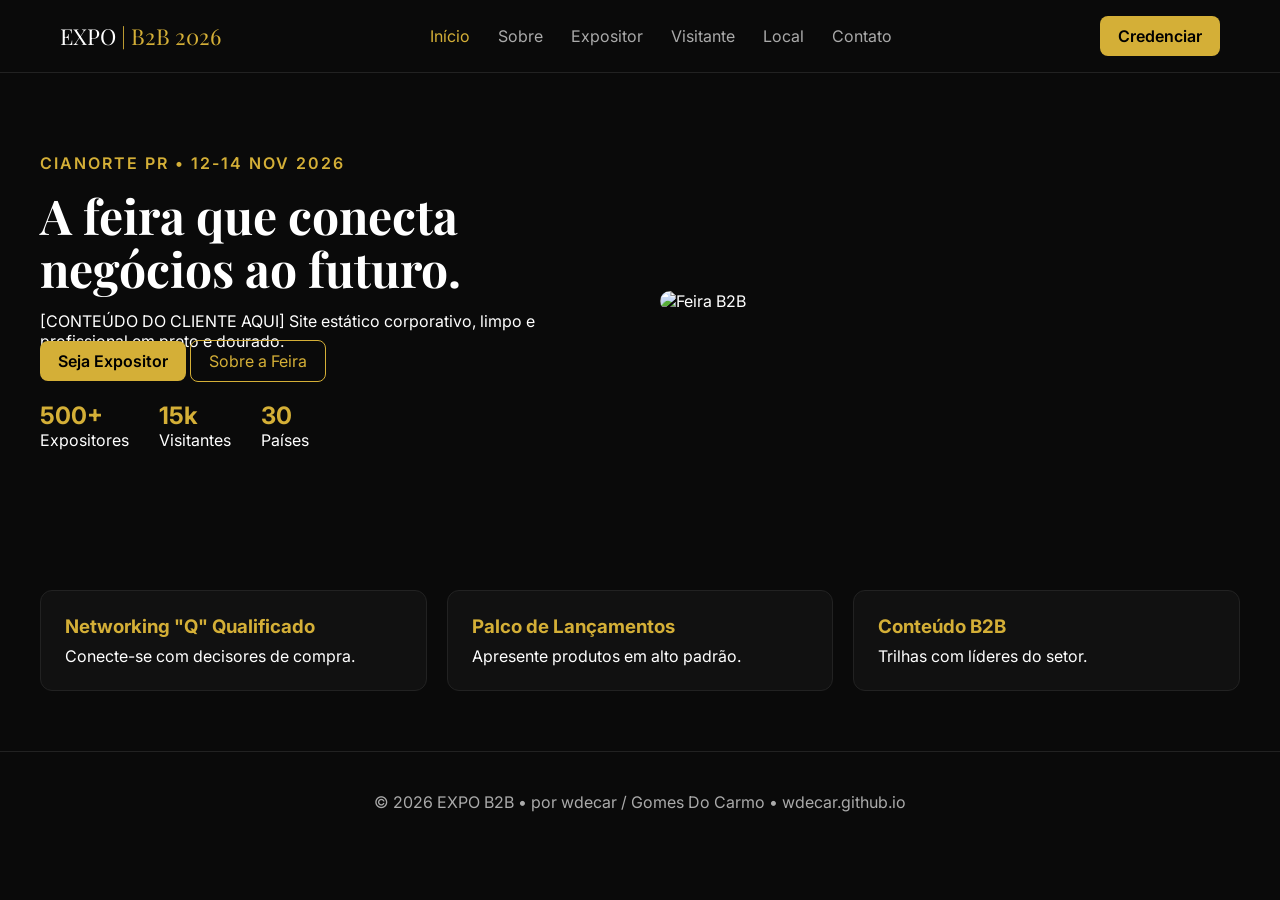
==== index.html @ 1a737d99 "Fix HTML formatting and update event location style" ====
<!DOCTYPE html>
<html lang="pt-BR">
<head>
<meta charset="UTF-8">
<meta name="viewport" content="width=device-width,initial-scale=1">
<title>EXPO B2B 2026 | Home</title>
<link rel="stylesheet" href="style.css">
<link href="https://fonts.googleapis.com/css2?family=Playfair+Display:wght@700&family=Inter:wght@400;600&display=swap" rel="stylesheet">
</head>
<body>
<header>
  <div class="container nav">
    <div class="logo">EXPO <span>| B2B 2026</span></div>
    <nav>
      <a href="index.html" class="active">Início</a>
      <a href="sobre.html">Sobre</a>
      <a href="expositor.html">Expositor</a>
      <a href="visitante.html">Visitante</a>
      <a href="local.html">Local</a>
      <a href="contato.html">Contato</a>
    </nav>
    <a href="contato.html" class="btn-gold">Credenciar</a>
  </div>
</header>

<section class="hero container">
  <div>
    <p class="kicker">CIANORTE PR • 12-14 NOV 2026</p>
    <h1>A feira que conecta<br>negócios ao futuro.</h1>
    <p>[CONTEÚDO DO CLIENTE AQUI] Site estático corporativo, limpo e profissional em preto e dourado.</p>
    <div class="btns">
      <a href="expositor.html" class="btn-gold">Seja Expositor</a>
      <a href="sobre.html" class="btn-outline">Sobre a Feira</a>
    </div>
    <div class="stats">
      <div><b>500+</b><span>Expositores</span></div>
      <div><b>15k</b><span>Visitantes</span></div>
      <div><b>30</b><span>Países</span></div>
    </div>
  </div>
  <img src="https://images.unsplash.com/photo-1515187029135-18ee286d815b?q=80&w=800" alt="Feira B2B">
</section>

<section class="container features">
  <div class="card"><h3>Networking "Q" Qualificado</h3><p>Conecte-se com decisores de compra.</p></div>
  <div class="card"><h3>Palco de Lançamentos</h3><p>Apresente produtos em alto padrão.</p></div>
  <div class="card"><h3>Conteúdo B2B</h3><p>Trilhas com líderes do setor.</p></div>
</section>

<footer>© 2026 EXPO B2B • por wdecar / Gomes Do Carmo • wdecar.github.io</footer>
</body>
</html>
---- style.css ----
:root{--bg:#0a0a0a;--card:#111;--text:#fff;--gold:#d4af37;--muted:#aaa}
*{box-sizing:border-box;margin:0;padding:0}
body{background:var(--bg);color:var(--text);font-family:Inter,system-ui,sans-serif}
.container{max-width:1200px;margin:0 auto;padding:0 20px}
header{border-bottom:1px solid #222;padding:16px 0}
.nav{display:flex;align-items:center;justify-content:space-between}
.logo{font-family:'Playfair Display',serif;font-size:22px}
.logo span{color:var(--gold)}
nav a{color:var(--muted);margin:0 12px;text-decoration:none}
nav a.active,nav a:hover{color:var(--gold)}
.btn-gold{background:var(--gold);color:#000;padding:10px 18px;border-radius:8px;text-decoration:none;font-weight:600}
.btn-outline{border:1px solid var(--gold);color:var(--gold);padding:10px 18px;border-radius:8px;text-decoration:none}
.hero{display:grid;grid-template-columns:1fr 1fr;gap:40px;padding:80px 0;align-items:center}
.hero h1{font-family:'Playfair Display',serif;font-size:48px;line-height:1.1;margin:16px 0}
.kicker{color:var(--gold);font-weight:600;letter-spacing:2px}
.stats{display:flex;gap:30px;margin-top:30px}
.stats b{font-size:24px;display:block;color:var(--gold)}
.hero img{width:100%;border-radius:12px}
.features{display:grid;grid-template-columns:repeat(3,1fr);gap:20px;padding:60px 0}
.card{background:var(--card);padding:24px;border-radius:12px;border:1px solid #222}
.card h3{color:var(--gold);margin-bottom:8px}
footer{text-align:center;padding:40px 0;border-top:1px solid #222;color:var(--muted)}
@media(max-width:768px){.hero,.features{grid-template-columns:1fr}nav{display:none}}
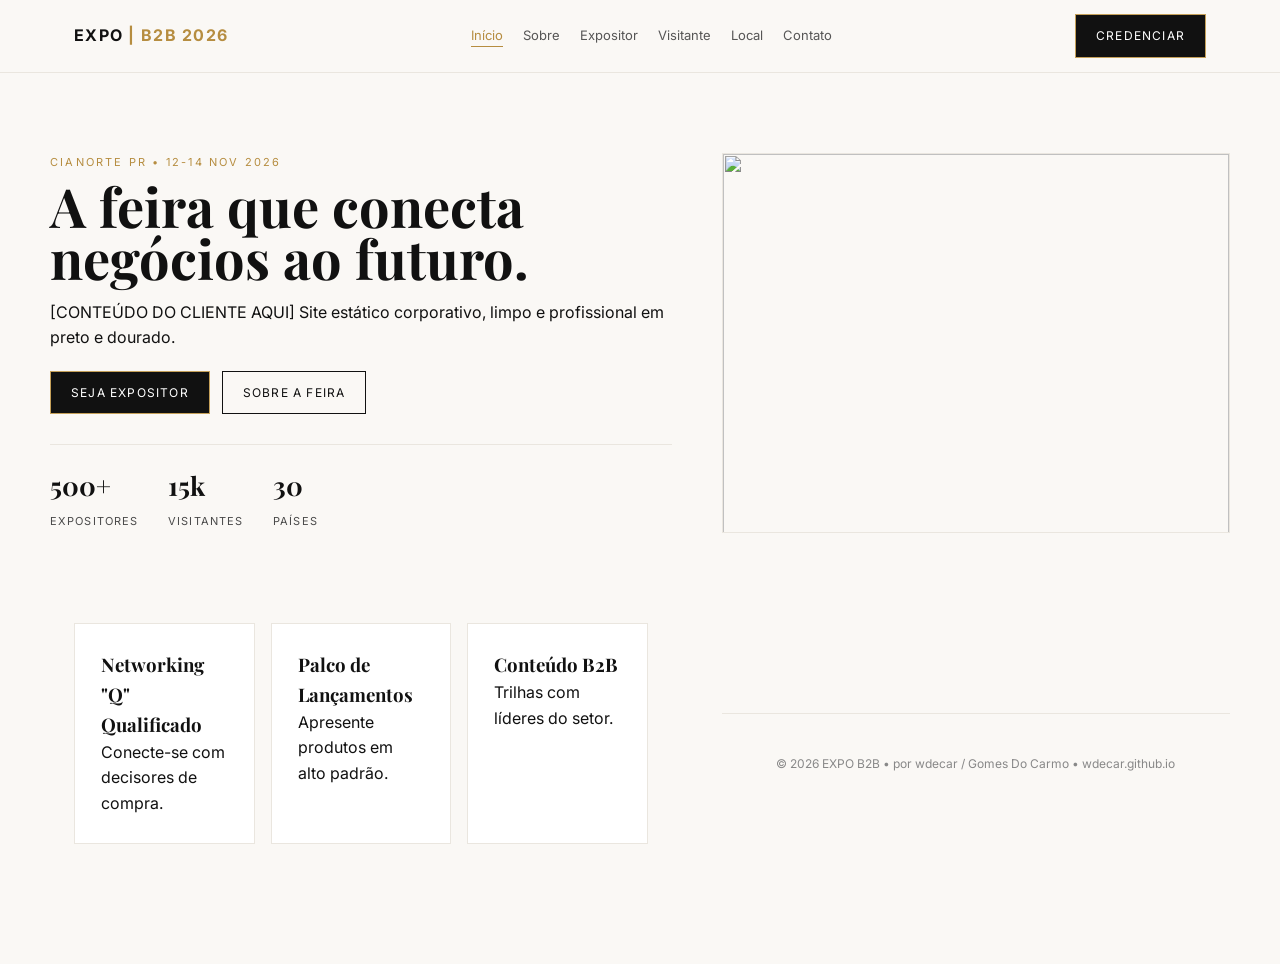
==== commit 317ef3cd: "Update index.html" ====
--- a/index.html
+++ b/index.html
@@ -38,8 +38,7 @@
       <div><b>30</b><span>Países</span></div>
     </div>
   </div>
-  <img src="https://images.unsplash.com/photo-1515187029135-18ee286d815b?q=80&w=800" alt="Feira B2B">
-</section>
+  <img src="https://images.unsplash.com/..."</section>
 
 <section class="container features">
   <div class="card"><h3>Networking "Q" Qualificado</h3><p>Conecte-se com decisores de compra.</p></div>
--- a/style.css
+++ b/style.css
@@ -1,23 +1,24 @@
-:root{--bg:#0a0a0a;--card:#111;--text:#fff;--gold:#d4af37;--muted:#aaa}
-*{box-sizing:border-box;margin:0;padding:0}
-body{background:var(--bg);color:var(--text);font-family:Inter,system-ui,sans-serif}
-.container{max-width:1200px;margin:0 auto;padding:0 20px}
-header{border-bottom:1px solid #222;padding:16px 0}
-.nav{display:flex;align-items:center;justify-content:space-between}
-.logo{font-family:'Playfair Display',serif;font-size:22px}
-.logo span{color:var(--gold)}
-nav a{color:var(--muted);margin:0 12px;text-decoration:none}
-nav a.active,nav a:hover{color:var(--gold)}
-.btn-gold{background:var(--gold);color:#000;padding:10px 18px;border-radius:8px;text-decoration:none;font-weight:600}
-.btn-outline{border:1px solid var(--gold);color:var(--gold);padding:10px 18px;border-radius:8px;text-decoration:none}
-.hero{display:grid;grid-template-columns:1fr 1fr;gap:40px;padding:80px 0;align-items:center}
-.hero h1{font-family:'Playfair Display',serif;font-size:48px;line-height:1.1;margin:16px 0}
-.kicker{color:var(--gold);font-weight:600;letter-spacing:2px}
-.stats{display:flex;gap:30px;margin-top:30px}
-.stats b{font-size:24px;display:block;color:var(--gold)}
-.hero img{width:100%;border-radius:12px}
-.features{display:grid;grid-template-columns:repeat(3,1fr);gap:20px;padding:60px 0}
-.card{background:var(--card);padding:24px;border-radius:12px;border:1px solid #222}
-.card h3{color:var(--gold);margin-bottom:8px}
-footer{text-align:center;padding:40px 0;border-top:1px solid #222;color:var(--muted)}
-@media(max-width:768px){.hero,.features{grid-template-columns:1fr}nav{display:none}}
+:root{--bg:#FAF8F5;--black:#111;--gold:#C5A059;--gold2:#B68D40;--line:#EAE6DF;--text:#4A4A4A}
+*{margin:0;padding:0;box-sizing:border-box}
+body{font-family:'Inter',sans-serif;background:var(--bg);color:var(--black);line-height:1.6}
+h1,h2,h3{font-family:'Playfair Display',serif}
+.container{max-width:1180px;margin:auto;padding:0 24px}
+header{position:sticky;top:0;background:rgba(250,248,245,.9);backdrop-filter:blur(10px);border-bottom:1px solid var(--line);z-index:10}
+.nav{display:flex;justify-content:space-between;align-items:center;height:72px}
+.logo{font-weight:700;letter-spacing:.08em}.logo span{color:var(--gold2)}
+nav{display:flex;gap:20px} nav a{text-decoration:none;color:var(--black);font-size:13px;opacity:.7} nav a.active,nav a:hover{opacity:1;color:var(--gold2);border-bottom:1px solid var(--gold2)}
+.btn-gold{background:var(--black);color:#fff;border:1px solid var(--gold);padding:11px 20px;text-transform:uppercase;font-size:12px;letter-spacing:.1em;text-decoration:none;display:inline-block}
+.btn-outline{border:1px solid var(--black);padding:11px 20px;text-transform:uppercase;font-size:12px;letter-spacing:.1em;text-decoration:none;color:var(--black)}
+.kicker{font-size:11px;letter-spacing:.2em;color:var(--gold2);text-transform:uppercase;margin-bottom:10px}
+.hero{display:grid;grid-template-columns:1.1fr .9fr;gap:50px;padding:80px 0;align-items:center}
+.hero h1{font-size:54px;line-height:.95;margin-bottom:16px}
+.hero img{width:100%;height:380px;object-fit:cover;border:1px solid var(--line)}
+.btns{display:flex;gap:12px;margin:20px 0}
+.stats{display:flex;gap:30px;margin-top:30px;border-top:1px solid var(--line);padding-top:20px}
+.stats b{font-family:'Playfair Display';font-size:26px;display:block}
+.stats span{font-size:11px;text-transform:uppercase;letter-spacing:.1em;color:var(--text)}
+.features{display:grid;grid-template-columns:repeat(3,1fr);gap:16px;margin:40px auto}
+.card{background:#fff;border:1px solid var(--line);padding:26px}
+.card:hover{border-color:var(--gold)}
+footer{text-align:center;padding:40px 0;color:#888;font-size:12px;border-top:1px solid var(--line);margin-top:60px}
+@media(max-width:800px){.hero{grid-template-columns:1fr}.features{grid-template-columns:1fr}nav{display:none}}
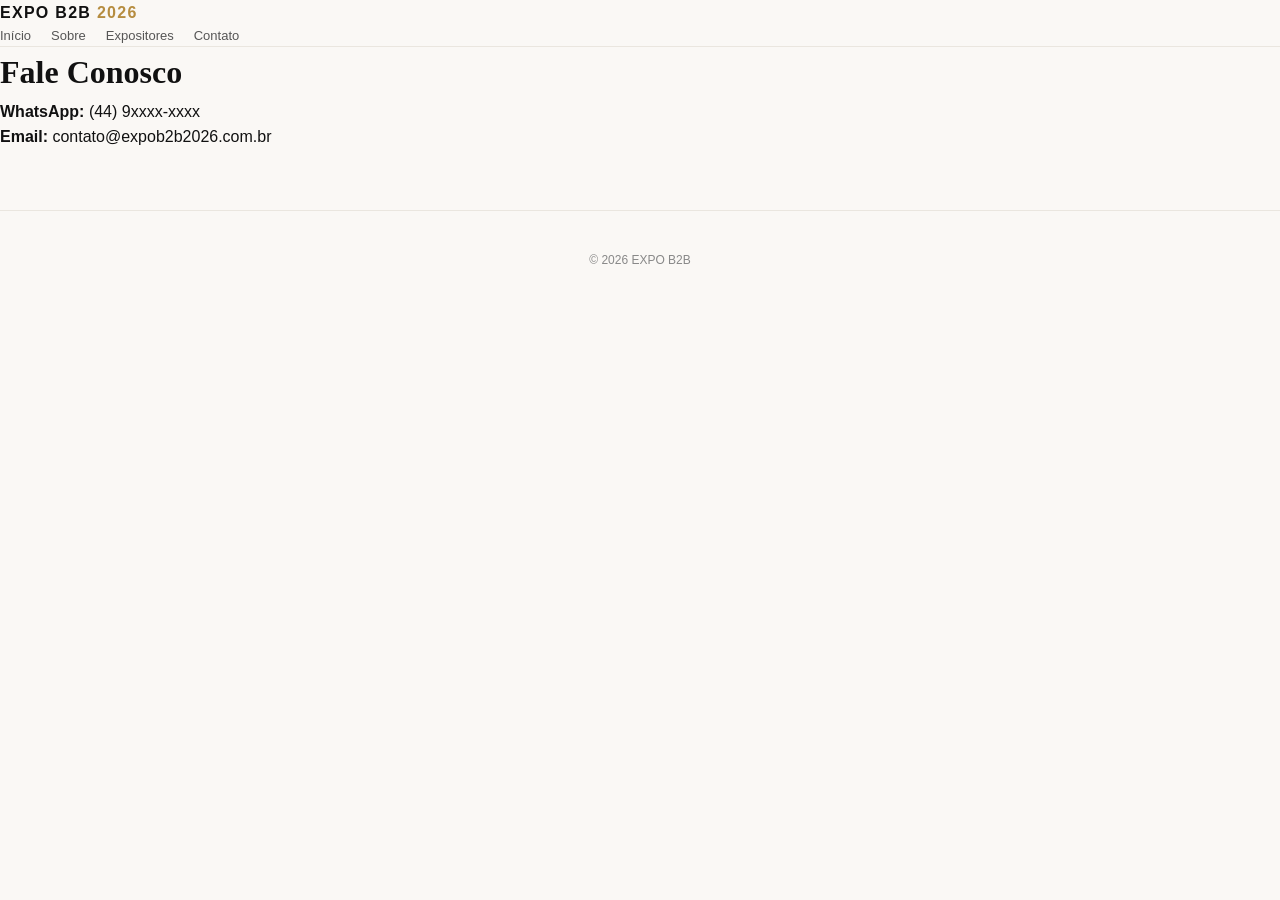
==== commit 10f3c996: "Rename Index.html to index.html" ====
--- a/index.html
+++ b/index.html
@@ -1,51 +1 @@
- <!DOCTYPE html>
-<html lang="pt-BR">
-<head>
-<meta charset="UTF-8">
-<meta name="viewport" content="width=device-width,initial-scale=1">
-<title>EXPO B2B 2026 | Home</title>
-<link rel="stylesheet" href="style.css">
-<link href="https://fonts.googleapis.com/css2?family=Playfair+Display:wght@700&family=Inter:wght@400;600&display=swap" rel="stylesheet">
-</head>
-<body>
-<header>
-  <div class="container nav">
-    <div class="logo">EXPO <span>| B2B 2026</span></div>
-    <nav>
-      <a href="index.html" class="active">Início</a>
-      <a href="sobre.html">Sobre</a>
-      <a href="expositor.html">Expositor</a>
-      <a href="visitante.html">Visitante</a>
-      <a href="local.html">Local</a>
-      <a href="contato.html">Contato</a>
-    </nav>
-    <a href="contato.html" class="btn-gold">Credenciar</a>
-  </div>
-</header>
-
-<section class="hero container">
-  <div>
-    <p class="kicker">CIANORTE PR • 12-14 NOV 2026</p>
-    <h1>A feira que conecta<br>negócios ao futuro.</h1>
-    <p>[CONTEÚDO DO CLIENTE AQUI] Site estático corporativo, limpo e profissional em preto e dourado.</p>
-    <div class="btns">
-      <a href="expositor.html" class="btn-gold">Seja Expositor</a>
-      <a href="sobre.html" class="btn-outline">Sobre a Feira</a>
-    </div>
-    <div class="stats">
-      <div><b>500+</b><span>Expositores</span></div>
-      <div><b>15k</b><span>Visitantes</span></div>
-      <div><b>30</b><span>Países</span></div>
-    </div>
-  </div>
-  <img src="https://images.unsplash.com/..."</section>
-
-<section class="container features">
-  <div class="card"><h3>Networking "Q" Qualificado</h3><p>Conecte-se com decisores de compra.</p></div>
-  <div class="card"><h3>Palco de Lançamentos</h3><p>Apresente produtos em alto padrão.</p></div>
-  <div class="card"><h3>Conteúdo B2B</h3><p>Trilhas com líderes do setor.</p></div>
-</section>
-
-<footer>© 2026 EXPO B2B • por wdecar / Gomes Do Carmo • wdecar.github.io</footer>
-</body>
-</html>
+<!DOCTYPE html><html lang="pt-br"><head><meta charset="UTF-8"><title>Contato - EXPO B2B 2026</title><link rel="stylesheet" href="style.css"></head><body><header><div class="logo">EXPO B2B <span>2026</span></div><nav><a href="index.html">Início</a><a href="sobre.html">Sobre</a><a href="expositor.html">Expositores</a><a href="contato.html">Contato</a></nav></header><main><h1>Fale Conosco</h1><p><strong>WhatsApp:</strong> (44) 9xxxx-xxxx</p><p><strong>Email:</strong> contato@expob2b2026.com.br</p></main><footer><p>&copy; 2026 EXPO B2B</p></footer></body></html>
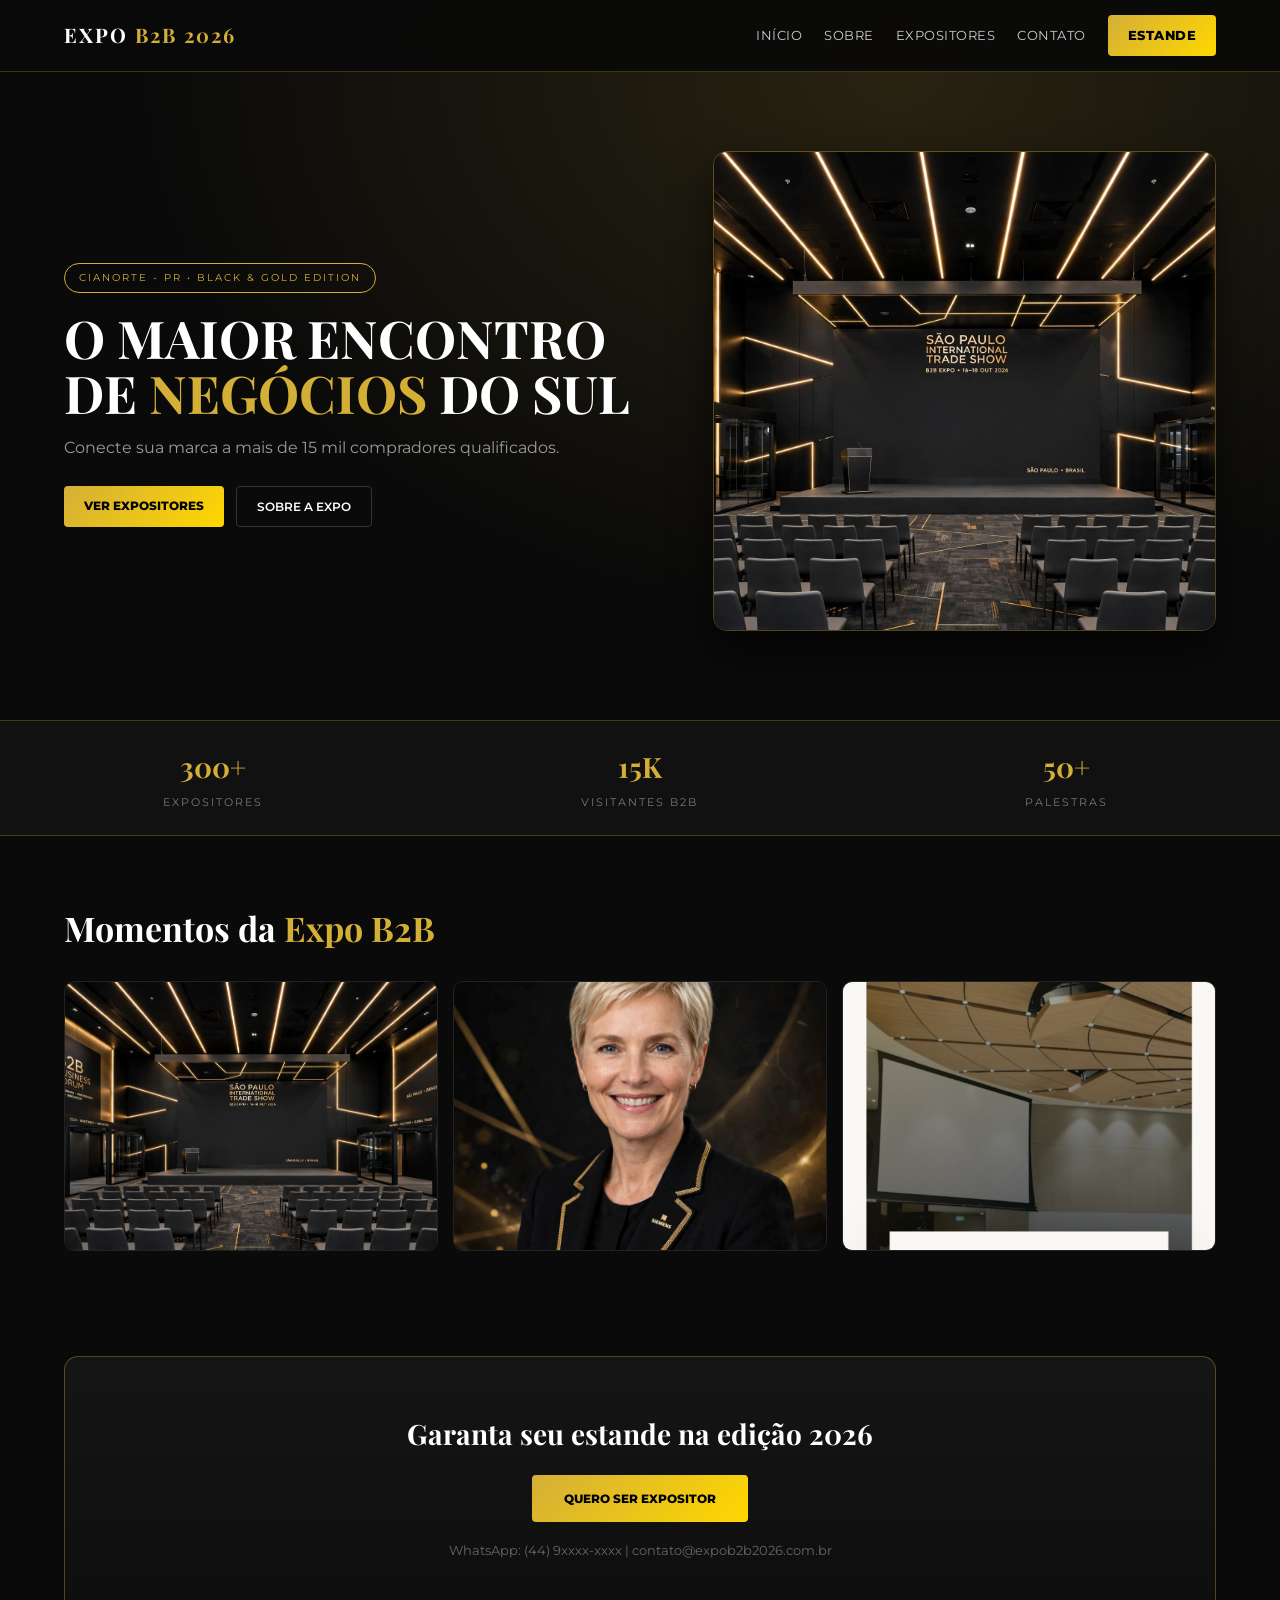
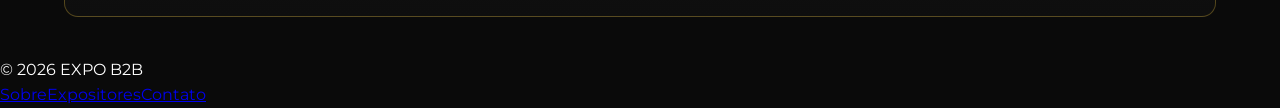
==== commit 9d33bc9c: "Change label from 'PALESTRAS PREMIUM' to 'PALESTRAS'" ====
--- a/index.html
+++ b/index.html
@@ -1 +1,57 @@
-<!DOCTYPE html><html lang="pt-br"><head><meta charset="UTF-8"><title>Contato - EXPO B2B 2026</title><link rel="stylesheet" href="style.css"></head><body><header><div class="logo">EXPO B2B <span>2026</span></div><nav><a href="index.html">Início</a><a href="sobre.html">Sobre</a><a href="expositor.html">Expositores</a><a href="contato.html">Contato</a></nav></header><main><h1>Fale Conosco</h1><p><strong>WhatsApp:</strong> (44) 9xxxx-xxxx</p><p><strong>Email:</strong> contato@expob2b2026.com.br</p></main><footer><p>&copy; 2026 EXPO B2B</p></footer></body></html>
+<!DOCTYPE html>
+<html lang="pt-BR">
+<head>
+<meta charset="UTF-8">
+<meta name="viewport" content="width=device-width, initial-scale=1.0">
+<title>Expo B2B 2026 | Black & Gold Edition</title>
+<link rel="stylesheet" href="style.css">
+</head>
+<body>
+<header class="header">
+  <div class="logo">EXPO <span>B2B 2026</span></div>
+  <nav>
+    <a href="index.html">INÍCIO</a>
+    <a href="sobre.html">SOBRE</a>
+    <a href="expositor.html">EXPOSITORES</a>
+    <a href="contato.html">CONTATO</a>
+    <a href="contato.html" class="btn-gold">ESTANDE</a>
+  </nav>
+</header>
+<main>
+  <section class="hero">
+    <div class="hero-text">
+      <span class="tag">CIANORTE - PR • BLACK & GOLD EDITION</span>
+      <h1>O MAIOR ENCONTRO DE <span>NEGÓCIOS</span> DO SUL</h1>
+      <p>Conecte sua marca a mais de 15 mil compradores qualificados.</p>
+      <div class="hero-btns">
+        <a href="expositor.html" class="btn-gold">VER EXPOSITORES</a>
+        <a href="sobre.html" class="btn-outline">SOBRE A EXPO</a>
+      </div>
+    </div>
+    <div class="hero-img"><img src="foto.jpg" alt="Expo B2B"></div>
+  </section>
+  <section class="stats">
+    <div><b>300+</b><p>EXPOSITORES</p></div>
+    <div><b>15K</b><p>VISITANTES B2B</p></div>
+    <div><b>50+</b><p>PALESTRAS</p></div>
+  </section>
+  <section class="galeria">
+    <h2>Momentos da <span>Expo B2B</span></h2>
+    <div class="grid">
+      <img src="foto.jpg" alt="Foto 1">
+      <img src="foto2.jpg" alt="Foto 2">
+      <img src="foto3.jpg" alt="Foto 3">
+    </div>
+  </section>
+  <section class="cta">
+    <h2>Garanta seu estande na edição 2026</h2>
+    <a href="contato.html" class="btn-gold" style="padding:14px 32px">QUERO SER EXPOSITOR</a>
+    <p>WhatsApp: (44) 9xxxx-xxxx | contato@expob2b2026.com.br</p>
+  </section>
+</main>
+<footer>
+  <div>© 2026 EXPO B2B</div>
+  <div><a href="sobre.html">Sobre</a><a href="expositor.html">Expositores</a><a href="contato.html">Contato</a></div>
+</footer>
+</body>
+</html>
--- a/style.css
+++ b/style.css
@@ -1,24 +1,45 @@
-:root{--bg:#FAF8F5;--black:#111;--gold:#C5A059;--gold2:#B68D40;--line:#EAE6DF;--text:#4A4A4A}
+/* EXPO B2B 2026 - BLACK & GOLD EDITION - style.css */
+@import url('https://fonts.googleapis.com/css2?family=Montserrat:wght@400;600;800&family=Playfair+Display:wght@700&display=swap');
+
 *{margin:0;padding:0;box-sizing:border-box}
-body{font-family:'Inter',sans-serif;background:var(--bg);color:var(--black);line-height:1.6}
-h1,h2,h3{font-family:'Playfair Display',serif}
-.container{max-width:1180px;margin:auto;padding:0 24px}
-header{position:sticky;top:0;background:rgba(250,248,245,.9);backdrop-filter:blur(10px);border-bottom:1px solid var(--line);z-index:10}
-.nav{display:flex;justify-content:space-between;align-items:center;height:72px}
-.logo{font-weight:700;letter-spacing:.08em}.logo span{color:var(--gold2)}
-nav{display:flex;gap:20px} nav a{text-decoration:none;color:var(--black);font-size:13px;opacity:.7} nav a.active,nav a:hover{opacity:1;color:var(--gold2);border-bottom:1px solid var(--gold2)}
-.btn-gold{background:var(--black);color:#fff;border:1px solid var(--gold);padding:11px 20px;text-transform:uppercase;font-size:12px;letter-spacing:.1em;text-decoration:none;display:inline-block}
-.btn-outline{border:1px solid var(--black);padding:11px 20px;text-transform:uppercase;font-size:12px;letter-spacing:.1em;text-decoration:none;color:var(--black)}
-.kicker{font-size:11px;letter-spacing:.2em;color:var(--gold2);text-transform:uppercase;margin-bottom:10px}
-.hero{display:grid;grid-template-columns:1.1fr .9fr;gap:50px;padding:80px 0;align-items:center}
-.hero h1{font-size:54px;line-height:.95;margin-bottom:16px}
-.hero img{width:100%;height:380px;object-fit:cover;border:1px solid var(--line)}
-.btns{display:flex;gap:12px;margin:20px 0}
-.stats{display:flex;gap:30px;margin-top:30px;border-top:1px solid var(--line);padding-top:20px}
-.stats b{font-family:'Playfair Display';font-size:26px;display:block}
-.stats span{font-size:11px;text-transform:uppercase;letter-spacing:.1em;color:var(--text)}
-.features{display:grid;grid-template-columns:repeat(3,1fr);gap:16px;margin:40px auto}
-.card{background:#fff;border:1px solid var(--line);padding:26px}
-.card:hover{border-color:var(--gold)}
-footer{text-align:center;padding:40px 0;color:#888;font-size:12px;border-top:1px solid var(--line);margin-top:60px}
-@media(max-width:800px){.hero{grid-template-columns:1fr}.features{grid-template-columns:1fr}nav{display:none}}
+body{background:#0a0a0a;color:#fff;font-family:'Montserrat',sans-serif;line-height:1.6}
+
+/* HEADER */
+.header{position:fixed;top:0;left:0;width:100%;z-index:100;background:rgba(10,10,10,0.95);backdrop-filter:blur(10px);border-bottom:1px solid rgba(212,175,55,0.25);display:flex;justify-content:space-between;align-items:center;padding:15px 5%}
+.logo{font-family:'Playfair Display',serif;font-weight:700;letter-spacing:2px;font-size:20px}
+.logo span{color:#D4AF37}
+.header nav a{color:#ccc;margin-left:18px;font-size:13px;text-decoration:none;letter-spacing:0.5px;transition:.2s}
+.header nav a:hover{color:#D4AF37}
+.btn-gold{background:linear-gradient(135deg,#D4AF37,#FFD700);color:#000 !important;padding:10px 20px;border-radius:4px;font-weight:800;text-decoration:none;font-size:12px;display:inline-block;transition:.2s}
+.btn-gold:hover{transform:translateY(-2px);box-shadow:0 5px 15px rgba(212,175,55,0.3)}
+.btn-outline{border:1px solid #333;color:#fff !important;padding:10px 20px;border-radius:4px;text-decoration:none;font-weight:600;font-size:12px;display:inline-block}
+
+/* HERO */
+.hero{padding:130px 5% 60px;display:grid;grid-template-columns:1.1fr 0.9fr;gap:35px;align-items:center;min-height:80vh;background:radial-gradient(at 70% 10%, rgba(212,175,55,0.15), transparent 60%)}
+.tag{border:1px solid #D4AF37;color:#D4AF37;display:inline-block;padding:6px 14px;border-radius:20px;font-size:10px;letter-spacing:2px;margin-bottom:18px}
+.hero-text h1{font-family:'Playfair Display',serif;font-size:52px;line-height:1.05;margin-bottom:15px}
+.hero-text h1 span{color:#D4AF37}
+.hero-text p{color:#9a9a9a;font-size:16px;margin-bottom:25px;max-width:500px}
+.hero-btns{display:flex;gap:12px;flex-wrap:wrap}
+.hero-img img{width:100%;height:480px;object-fit:cover;border-radius:14px;border:1px solid rgba(212,175,55,0.35);box-shadow:0 20px 40px rgba(0,0,0,0.6)}
+
+/* STATS */
+.stats{display:grid;grid-template-columns:repeat(3,1fr);border-top:1px solid rgba(212,175,55,0.25);border-bottom:1px solid rgba(212,175,55,0.25);background:#111}
+.stats div{padding:24px;text-align:center}
+.stats b{color:#D4AF37;font-size:28px;font-family:'Playfair Display',serif;display:block}
+.stats p{color:#777;font-size:11px;letter-spacing:2px;margin-top:4px}
+
+/* GALERIA */
+.galeria{padding:65px 5%}
+.galeria h2{font-family:'Playfair Display',serif;font-size:34px;margin-bottom:25px}
+.galeria h2 span{color:#D4AF37}
+.grid{display:grid;grid-template-columns:repeat(auto-fit,minmax(260px,1fr));gap:15px}
+.grid img{width:100%;height:270px;object-fit:cover;border-radius:10px;border:1px solid #222;transition:.3s}
+.grid img:hover{border-color:#D4AF37;transform:translateY(-4px)}
+
+/* CTA */
+.cta{margin:40px 5%;padding:55px 20px;background:linear-gradient(180deg,#151515,#0e0e0e);border:1px solid rgba(212,175,55,0.35);border-radius:14px;text-align:center}
+.cta h2{font-family:'Playfair Display',serif;font-size:28px;margin-bottom:18px}
+.cta p{color:#666;font-size:13px;margin-top:18px}
+
+/* FOOTER */
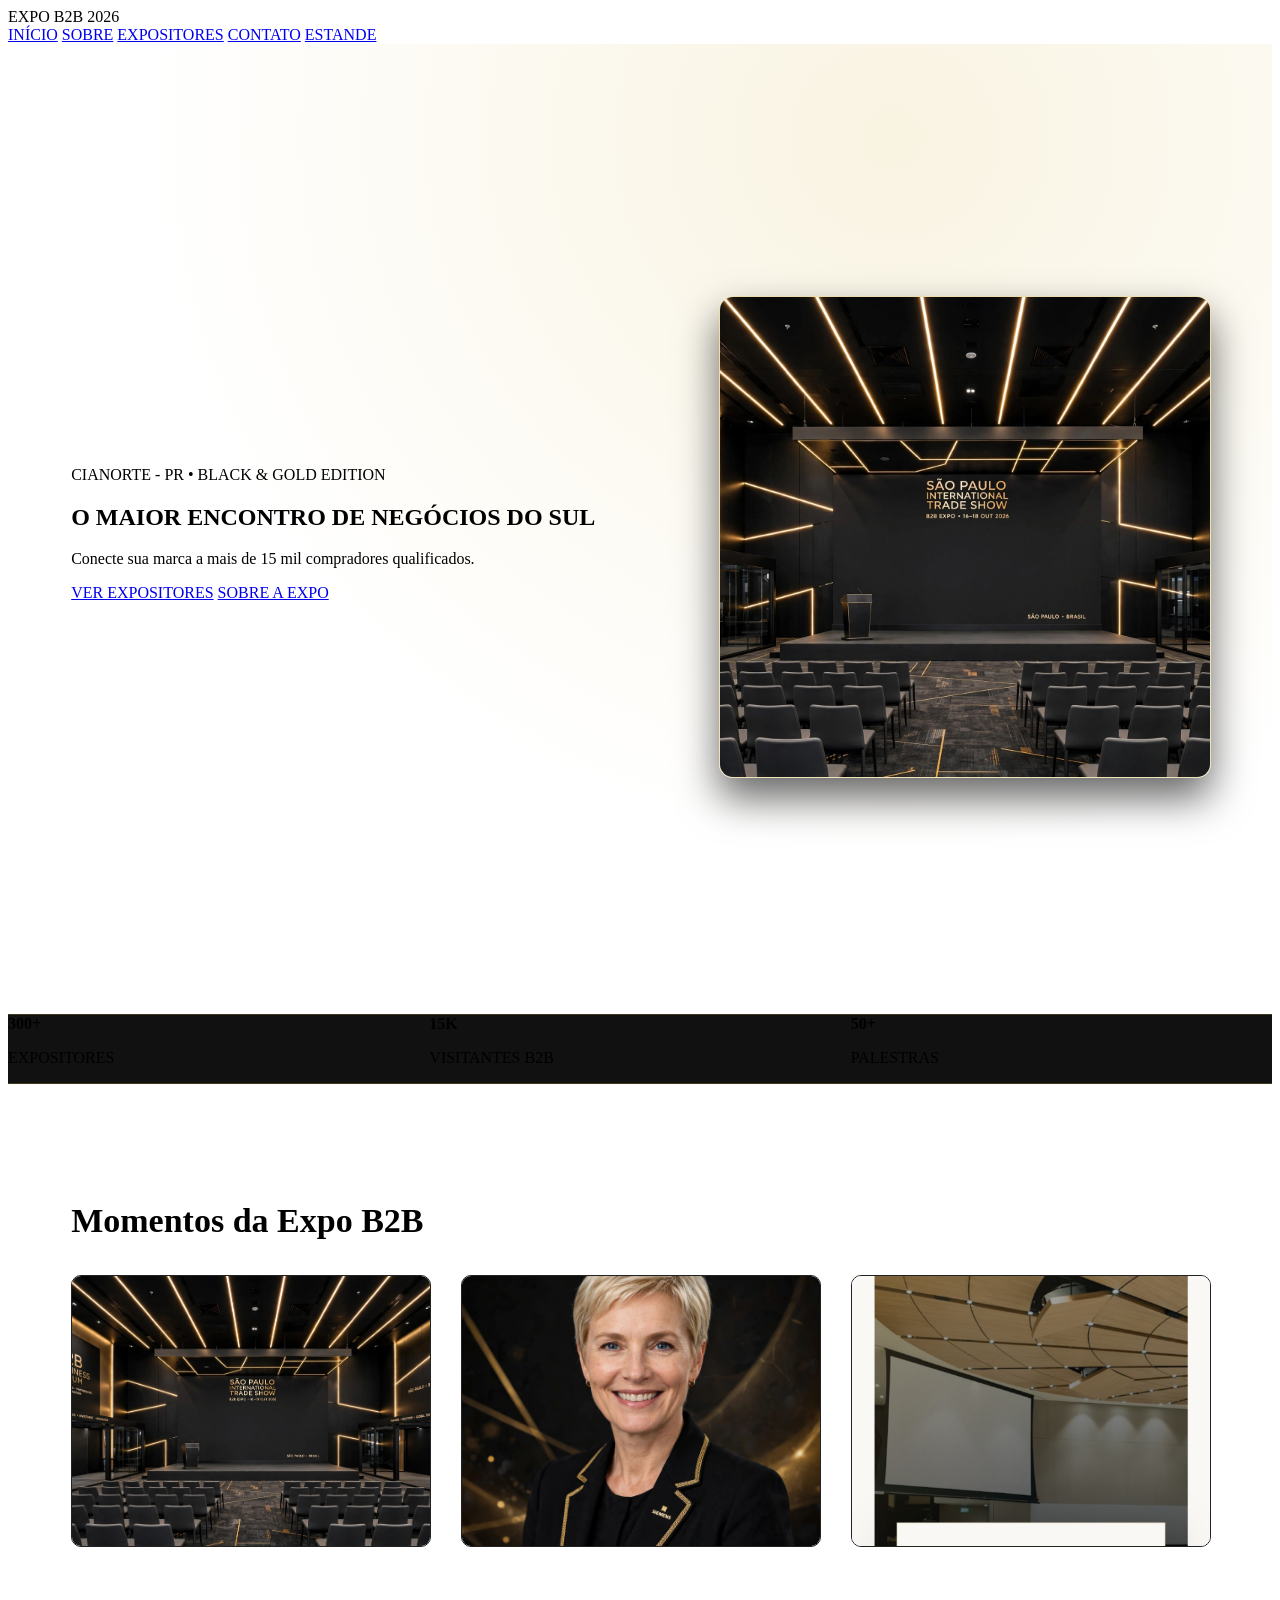
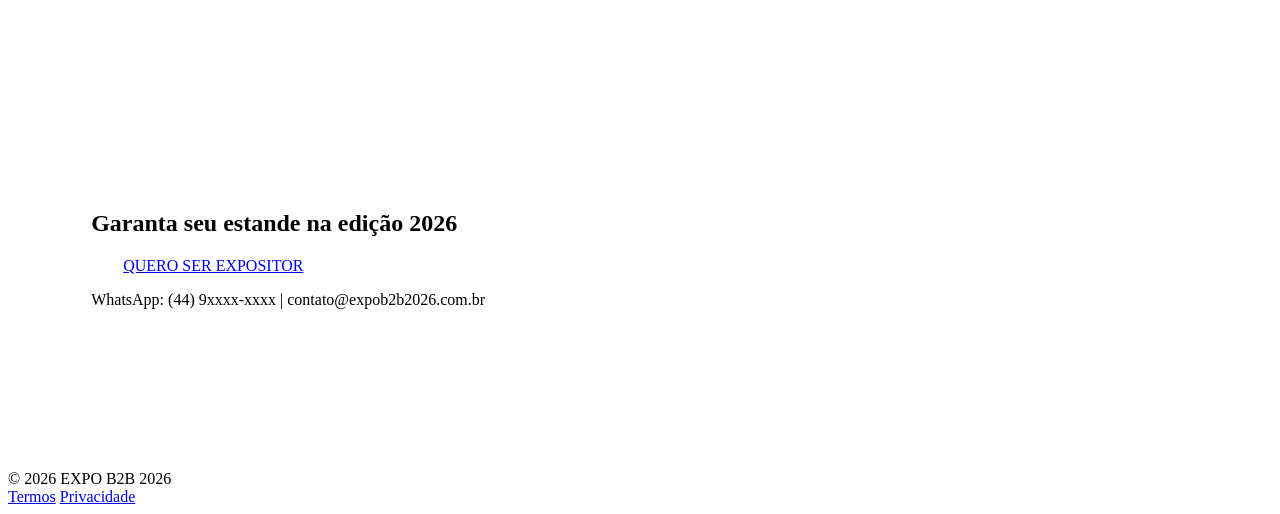
==== commit e09d87c2: "Update footer with new links and copyright year" ====
--- a/index.html
+++ b/index.html
@@ -50,8 +50,11 @@
   </section>
 </main>
 <footer>
-  <div>© 2026 EXPO B2B</div>
-  <div><a href="sobre.html">Sobre</a><a href="expositor.html">Expositores</a><a href="contato.html">Contato</a></div>
+  <div>© 2026 EXPO B2B 2026</div>
+  <div>
+    <a href="#">Termos</a>
+    <a href="#">Privacidade</a>
+  </div>
 </footer>
 </body>
 </html>
--- a/style.css
+++ b/style.css
@@ -1,45 +1,60 @@
-/* EXPO B2B 2026 - BLACK & GOLD EDITION - style.css */
-@import url('https://fonts.googleapis.com/css2?family=Montserrat:wght@400;600;800&family=Playfair+Display:wght@700&display=swap');
+/* HERO - mais respiro embaixo pra não colar na próxima seção */
+.hero{
+  padding:130px 5% 90px; /* era 60px, foi pra 90px */
+  display:grid;
+  grid-template-columns:1.1fr 0.9fr;
+  gap:50px; /* era 35px */
+  align-items:center;
+  min-height:80vh;
+  background:radial-gradient(at 70% 10%, rgba(212,175,55,0.15), transparent 60%)
+}
 
-*{margin:0;padding:0;box-sizing:border-box}
-body{background:#0a0a0a;color:#fff;font-family:'Montserrat',sans-serif;line-height:1.6}
+.hero-img img{
+  width:100%;
+  height:480px;
+  object-fit:cover;
+  border-radius:14px;
+  border:1px solid rgba(212,175,55,0.35);
+  box-shadow:0 20px 40px rgba(0,0,0,0.6);
+  margin-top:10px; /* afasta da tag de cima no mobile */
+}
 
-/* HEADER */
-.header{position:fixed;top:0;left:0;width:100%;z-index:100;background:rgba(10,10,10,0.95);backdrop-filter:blur(10px);border-bottom:1px solid rgba(212,175,55,0.25);display:flex;justify-content:space-between;align-items:center;padding:15px 5%}
-.logo{font-family:'Playfair Display',serif;font-weight:700;letter-spacing:2px;font-size:20px}
-.logo span{color:#D4AF37}
-.header nav a{color:#ccc;margin-left:18px;font-size:13px;text-decoration:none;letter-spacing:0.5px;transition:.2s}
-.header nav a:hover{color:#D4AF37}
-.btn-gold{background:linear-gradient(135deg,#D4AF37,#FFD700);color:#000 !important;padding:10px 20px;border-radius:4px;font-weight:800;text-decoration:none;font-size:12px;display:inline-block;transition:.2s}
-.btn-gold:hover{transform:translateY(-2px);box-shadow:0 5px 15px rgba(212,175,55,0.3)}
-.btn-outline{border:1px solid #333;color:#fff !important;padding:10px 20px;border-radius:4px;text-decoration:none;font-weight:600;font-size:12px;display:inline-block}
+/* STATS - dá um respiro */
+.stats{
+  display:grid;
+  grid-template-columns:repeat(3,1fr);
+  border-top:1px solid rgba(212,175,55,0.25);
+  border-bottom:1px solid rgba(212,175,55,0.25);
+  background:#111;
+  margin-top:30px; /* novo */
+}
 
-/* HERO */
-.hero{padding:130px 5% 60px;display:grid;grid-template-columns:1.1fr 0.9fr;gap:35px;align-items:center;min-height:80vh;background:radial-gradient(at 70% 10%, rgba(212,175,55,0.15), transparent 60%)}
-.tag{border:1px solid #D4AF37;color:#D4AF37;display:inline-block;padding:6px 14px;border-radius:20px;font-size:10px;letter-spacing:2px;margin-bottom:18px}
-.hero-text h1{font-family:'Playfair Display',serif;font-size:52px;line-height:1.05;margin-bottom:15px}
-.hero-text h1 span{color:#D4AF37}
-.hero-text p{color:#9a9a9a;font-size:16px;margin-bottom:25px;max-width:500px}
-.hero-btns{display:flex;gap:12px;flex-wrap:wrap}
-.hero-img img{width:100%;height:480px;object-fit:cover;border-radius:14px;border:1px solid rgba(212,175,55,0.35);box-shadow:0 20px 40px rgba(0,0,0,0.6)}
-
-/* STATS */
-.stats{display:grid;grid-template-columns:repeat(3,1fr);border-top:1px solid rgba(212,175,55,0.25);border-bottom:1px solid rgba(212,175,55,0.25);background:#111}
-.stats div{padding:24px;text-align:center}
-.stats b{color:#D4AF37;font-size:28px;font-family:'Playfair Display',serif;display:block}
-.stats p{color:#777;font-size:11px;letter-spacing:2px;margin-top:4px}
-
-/* GALERIA */
-.galeria{padding:65px 5%}
-.galeria h2{font-family:'Playfair Display',serif;font-size:34px;margin-bottom:25px}
-.galeria h2 span{color:#D4AF37}
-.grid{display:grid;grid-template-columns:repeat(auto-fit,minmax(260px,1fr));gap:15px}
-.grid img{width:100%;height:270px;object-fit:cover;border-radius:10px;border:1px solid #222;transition:.3s}
-.grid img:hover{border-color:#D4AF37;transform:translateY(-4px)}
+/* GALERIA - aqui estava o "muito perto de uma imagem pra outra" */
+.galeria{
+  padding:90px 5%; /* era 65px */
+}
+.galeria h2{
+  font-family:'Playfair Display',serif;
+  font-size:34px;
+  margin-bottom:35px; /* era 25px */
+}
+.grid{
+  display:grid;
+  grid-template-columns:repeat(auto-fit,minmax(260px,1fr));
+  gap:32px; /* ERA 15px - AQUI ESTÁ A MUDANÇA PRINCIPAL */
+}
+.grid img{
+  width:100%;
+  height:270px;
+  object-fit:cover;
+  border-radius:10px;
+  border:1px solid #222;
+  transition:.3s;
+  margin-bottom:8px; /* respiro extra */
+}
 
 /* CTA */
-.cta{margin:40px 5%;padding:55px 20px;background:linear-gradient(180deg,#151515,#0e0e0e);border:1px solid rgba(212,175,55,0.35);border-radius:14px;text-align:center}
-.cta h2{font-family:'Playfair Display',serif;font-size:28px;margin-bottom:18px}
-.cta p{color:#666;font-size:13px;margin-top:18px}
-
-/* FOOTER */
+.cta{
+  margin:80px 5%; /* era 40px */
+  padding:65px 20px;
+}
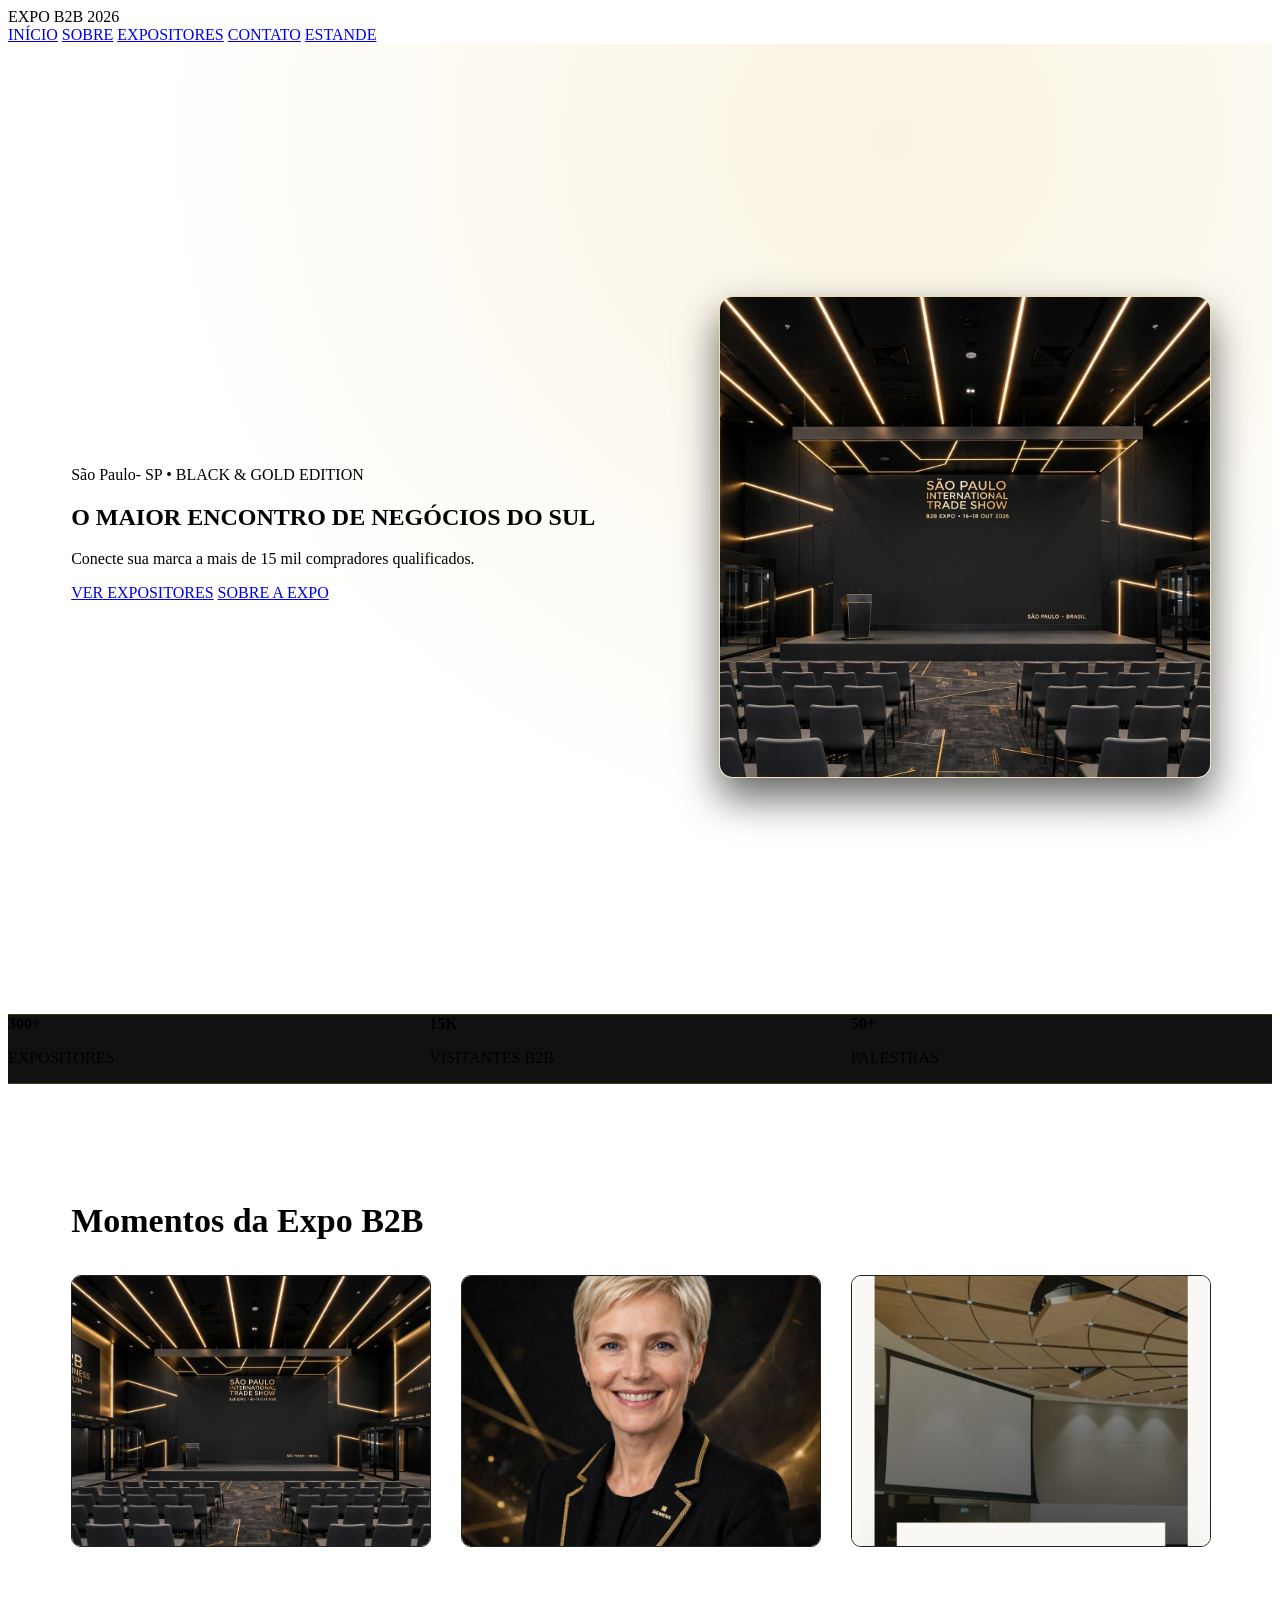
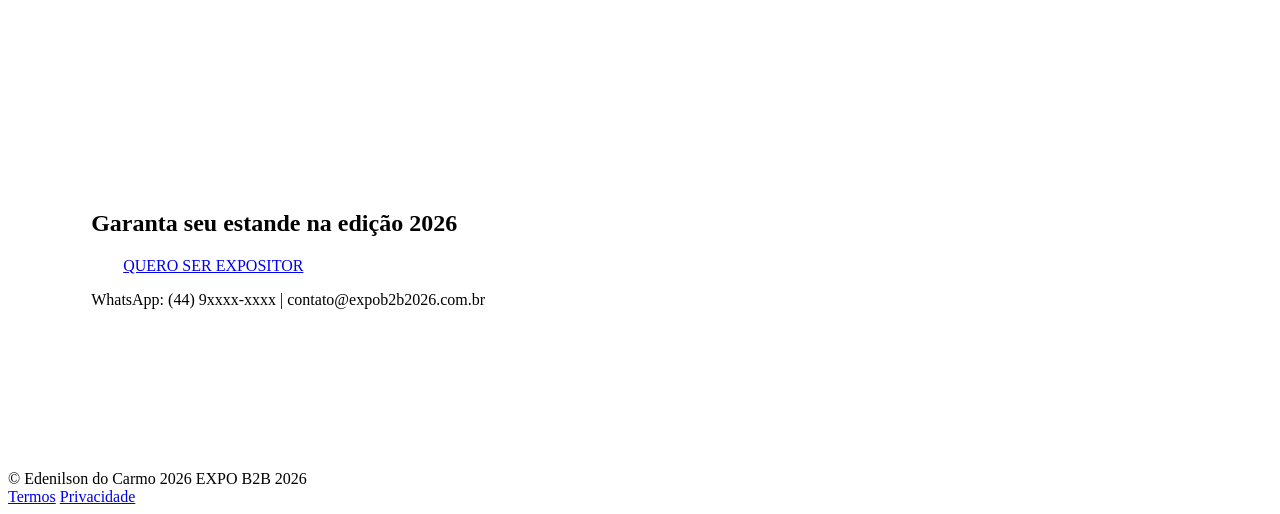
==== commit cd7fa633: "Update location and footer copyright information" ====
--- a/index.html
+++ b/index.html
@@ -20,7 +20,7 @@
 <main>
   <section class="hero">
     <div class="hero-text">
-      <span class="tag">CIANORTE - PR • BLACK & GOLD EDITION</span>
+      <span class="tag"> São Paulo- SP • BLACK & GOLD EDITION</span>
       <h1>O MAIOR ENCONTRO DE <span>NEGÓCIOS</span> DO SUL</h1>
       <p>Conecte sua marca a mais de 15 mil compradores qualificados.</p>
       <div class="hero-btns">
@@ -50,7 +50,7 @@
   </section>
 </main>
 <footer>
-  <div>© 2026 EXPO B2B 2026</div>
+  <div>© Edenilson do Carmo 2026 EXPO B2B 2026</div>
   <div>
     <a href="#">Termos</a>
     <a href="#">Privacidade</a>
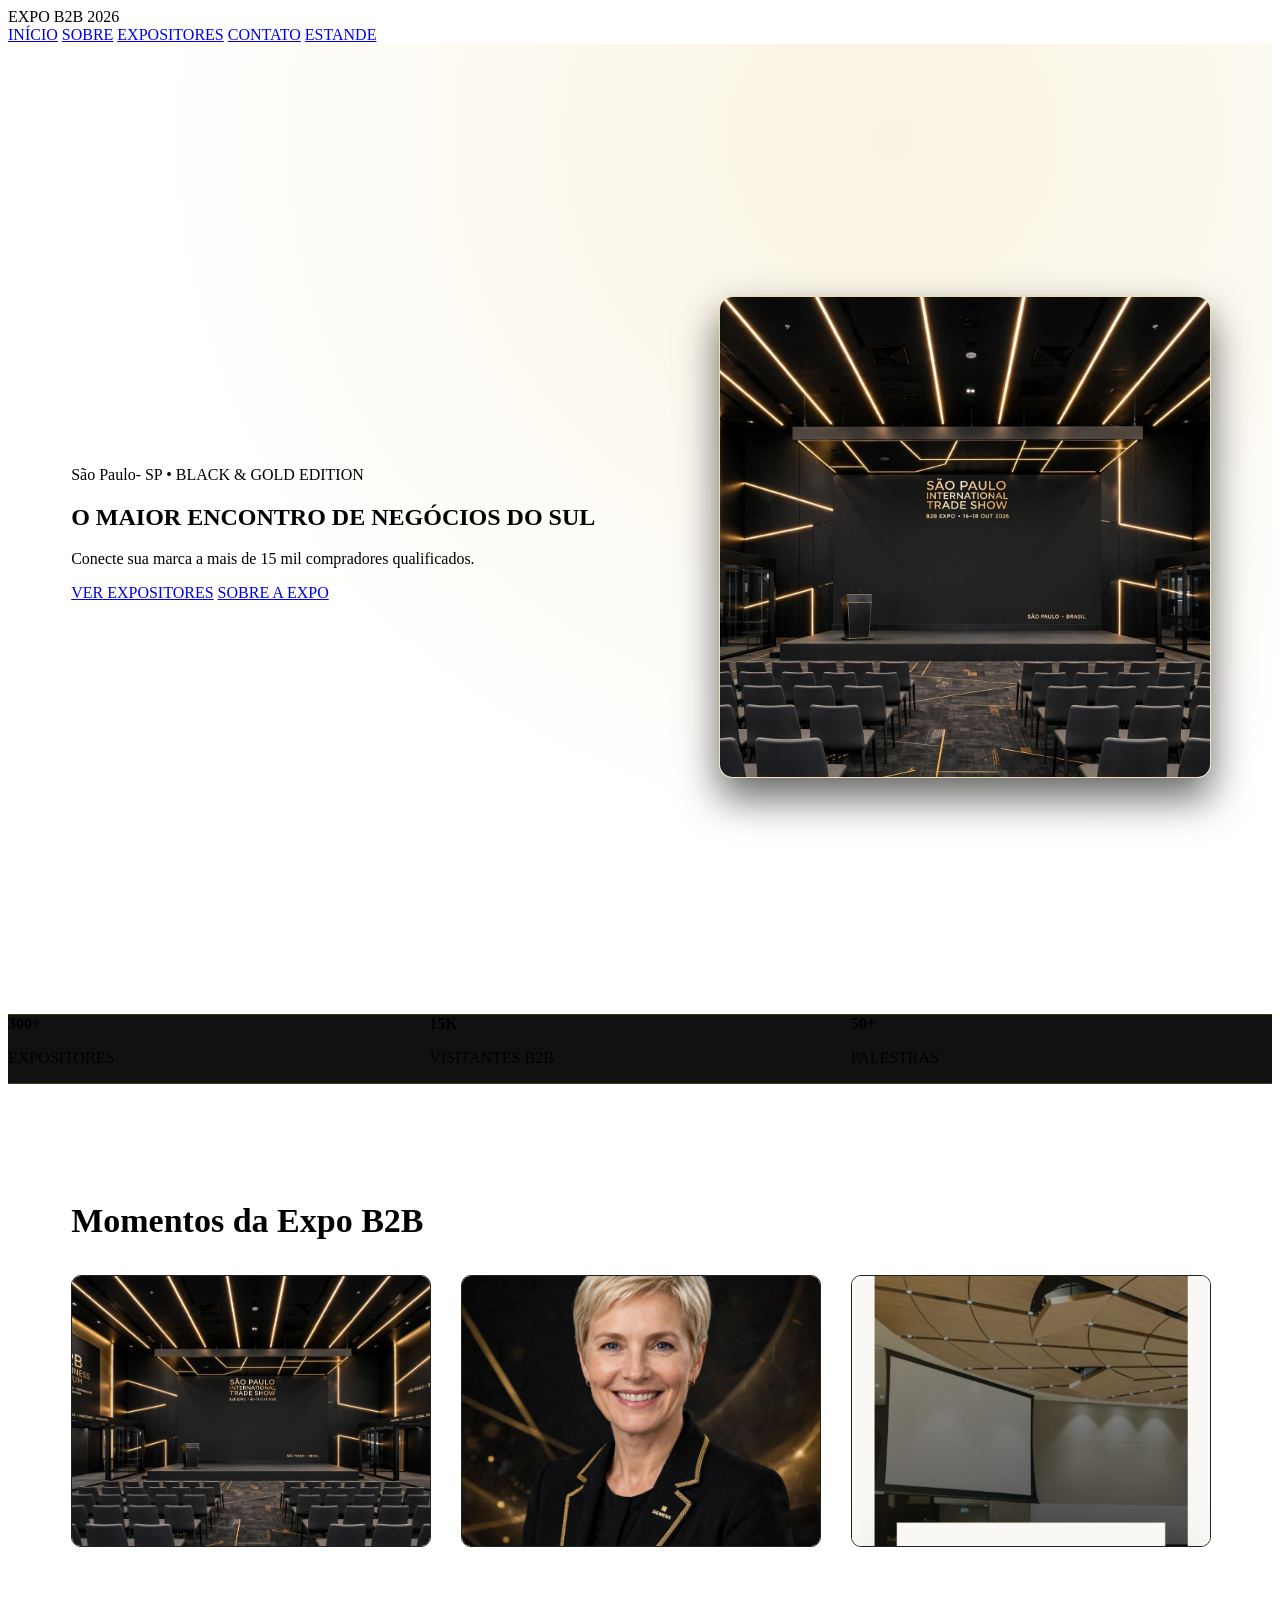
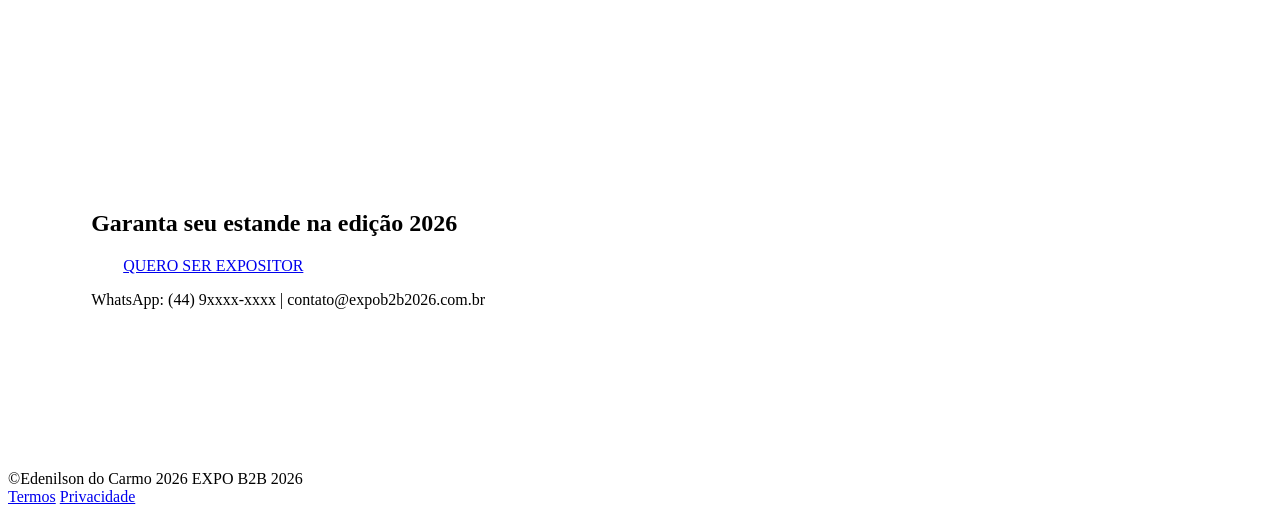
==== commit 0f89428b: "Remove space before copyright notice" ====
--- a/index.html
+++ b/index.html
@@ -50,7 +50,7 @@
   </section>
 </main>
 <footer>
-  <div>© Edenilson do Carmo 2026 EXPO B2B 2026</div>
+  <div>©Edenilson do Carmo 2026 EXPO B2B 2026</div>
   <div>
     <a href="#">Termos</a>
     <a href="#">Privacidade</a>
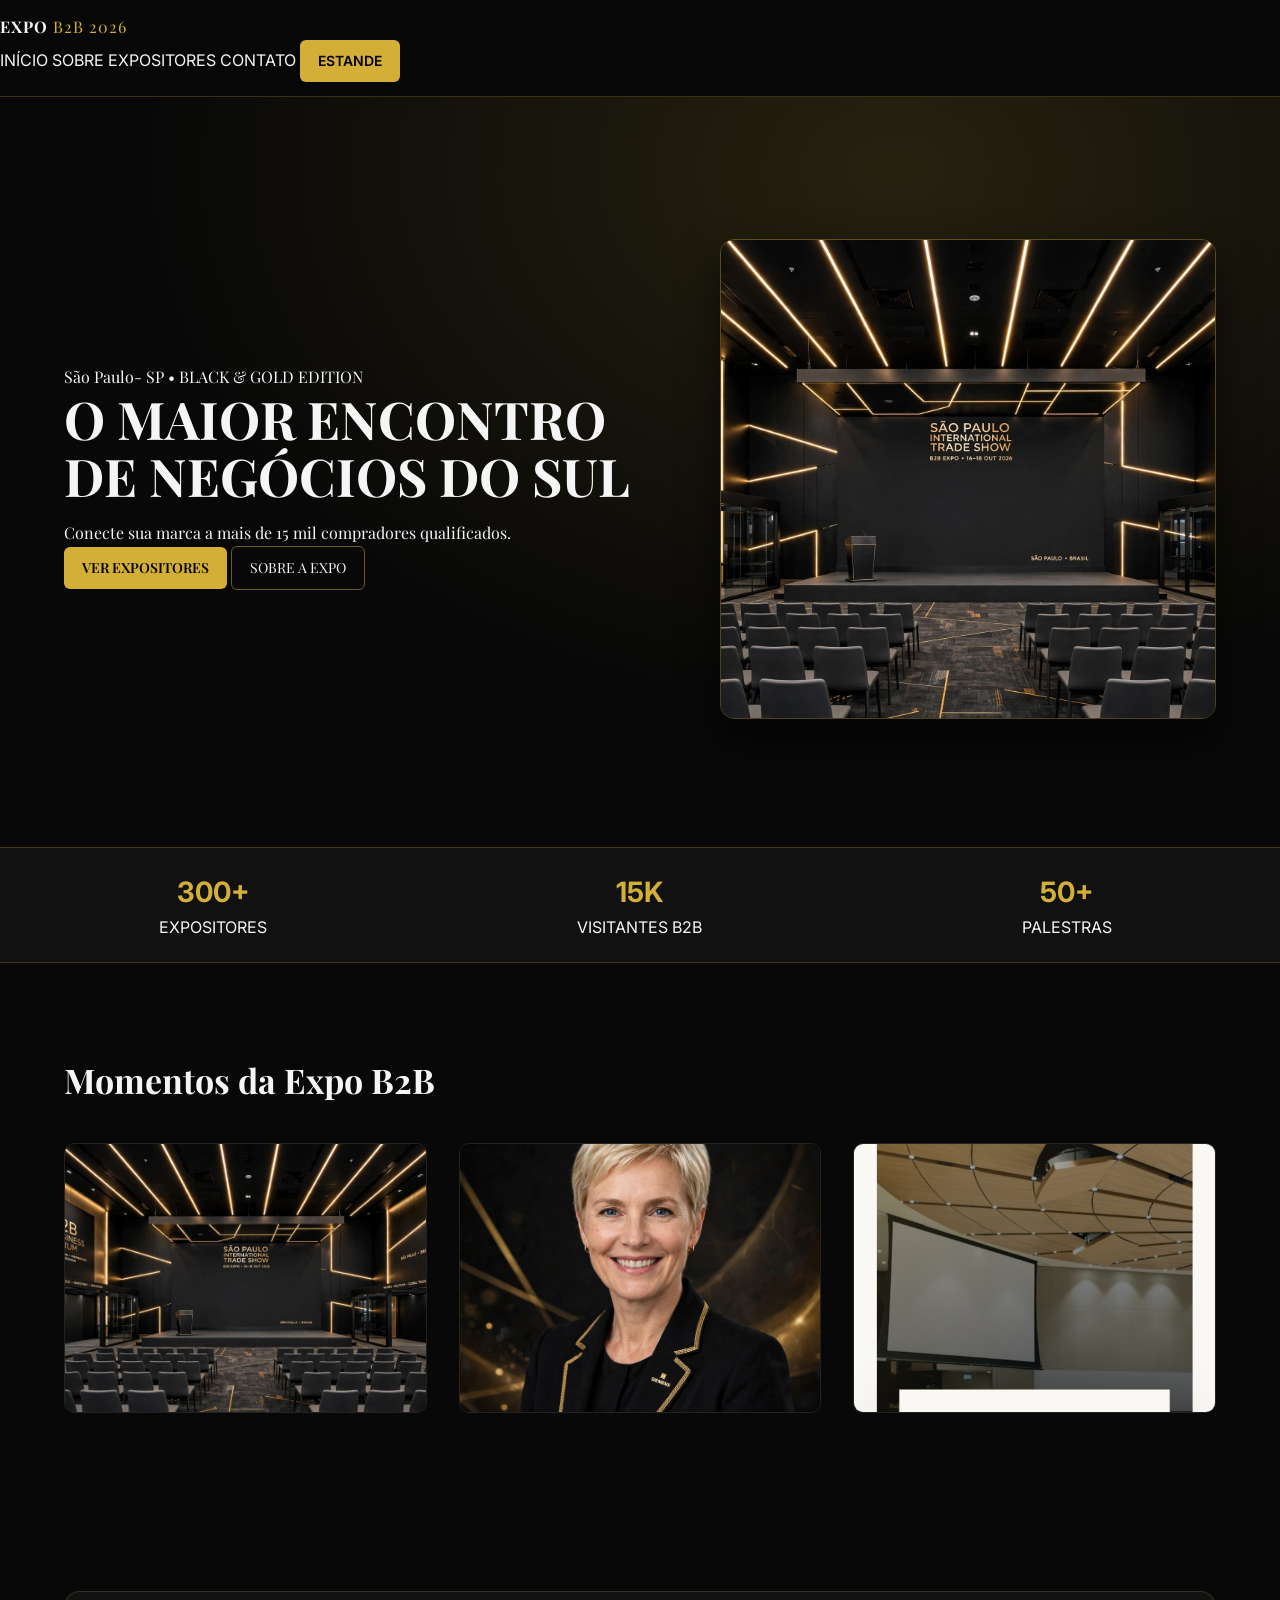
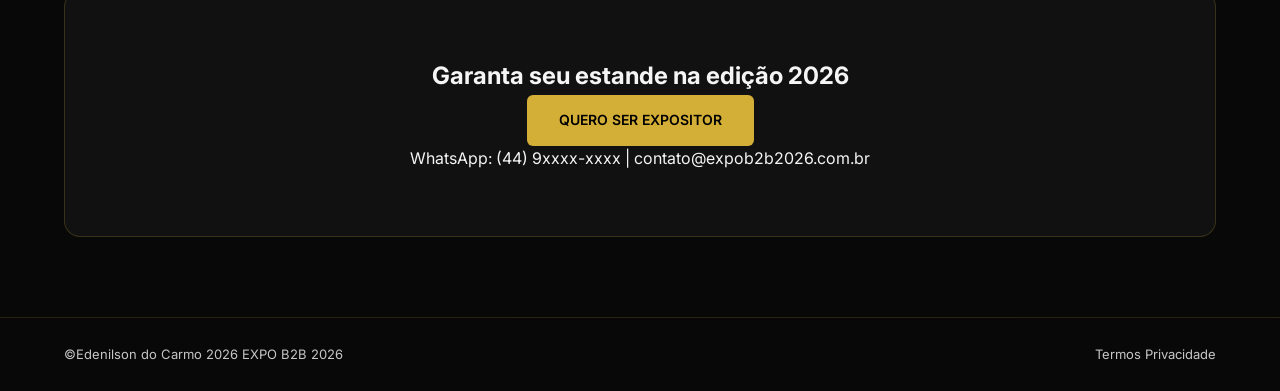
==== commit 59ee9546: "Update index.html" ====
--- a/index.html
+++ b/index.html
@@ -56,5 +56,10 @@
     <a href="#">Privacidade</a>
   </div>
 </footer>
+  <script>
+window.addEventListener('scroll', () => {
+  document.querySelector('header').classList.toggle('scrolled', window.scrollY > 20);
+});
+  </script>
 </body>
 </html>
--- a/style.css
+++ b/style.css
@@ -1,14 +1,52 @@
-/* HERO - mais respiro embaixo pra não colar na próxima seção */
+/* EXPO B2B 2026 - Black & Gold Edition - por Edenilson do Carmo */
+@import url('https://fonts.googleapis.com/css2?family=Inter:wght@400;600&family=Playfair+Display:wght@700&display=swap');
+
+*{margin:0;padding:0;box-sizing:border-box}
+body{background:#080808;color:#f5f5f5;font-family:'Inter',sans-serif;line-height:1.6}
+a{color:inherit;text-decoration:none}
+.container{width:90%;max-width:1120px;margin:0 auto}
+
+/* MENU FLUTUANTE */
+header{
+  position:sticky;
+  top:0;
+  z-index:1000;
+  background:rgba(8,8,8,0.85);
+  backdrop-filter:blur(10px);
+  -webkit-backdrop-filter:blur(10px);
+  border-bottom:1px solid rgba(212,175,55,0.25);
+  transition:.3s;
+  padding:14px 0;
+}
+header.scrolled{
+  background:rgba(8,8,8,0.96);
+  box-shadow:0 8px 24px rgba(0,0,0,0.6);
+}
+.nav{display:flex;align-items:center;justify-content:space-between;gap:20px}
+.logo{font-family:'Playfair Display',serif;font-weight:700;letter-spacing:1px}
+.logo span{color:#d4af37;font-weight:400}
+.nav nav{display:flex;gap:22px}
+.nav nav a{font-size:14px;opacity:.8;transition:.2s}
+.nav nav a:hover,.nav nav a.active{color:#d4af37;opacity:1}
+.btn-gold{background:#d4af37;color:#000;padding:10px 18px;border-radius:6px;font-weight:600;font-size:14px;transition:.2s;display:inline-block}
+.btn-gold:hover{background:#e8c86a}
+.btn-outline{border:1px solid rgba(212,175,55,0.5);padding:10px 18px;border-radius:6px;font-size:14px;transition:.2s;display:inline-block}
+.btn-outline:hover{border-color:#d4af37;color:#d4af37}
+
+/* HERO - com respiro que você pediu */
+.hero,.container h1{font-family:'Playfair Display',serif}
 .hero{
-  padding:130px 5% 90px; /* era 60px, foi pra 90px */
+  padding:130px 5% 90px;
   display:grid;
   grid-template-columns:1.1fr 0.9fr;
-  gap:50px; /* era 35px */
+  gap:50px;
   align-items:center;
   min-height:80vh;
   background:radial-gradient(at 70% 10%, rgba(212,175,55,0.15), transparent 60%)
 }
-
+.kicker{color:#d4af37;font-size:12px;letter-spacing:2px;margin-bottom:14px}
+h1{font-size:52px;line-height:1.1;margin-bottom:16px}
+.btns{display:flex;gap:12px;margin-top:18px;flex-wrap:wrap}
 .hero-img img{
   width:100%;
   height:480px;
@@ -16,33 +54,26 @@
   border-radius:14px;
   border:1px solid rgba(212,175,55,0.35);
   box-shadow:0 20px 40px rgba(0,0,0,0.6);
-  margin-top:10px; /* afasta da tag de cima no mobile */
+  margin-top:10px;
 }
 
-/* STATS - dá um respiro */
+/* STATS */
 .stats{
   display:grid;
   grid-template-columns:repeat(3,1fr);
   border-top:1px solid rgba(212,175,55,0.25);
   border-bottom:1px solid rgba(212,175,55,0.25);
   background:#111;
-  margin-top:30px; /* novo */
+  margin-top:30px;
 }
+.stats div{padding:22px;text-align:center}
+.stats b{display:block;font-size:28px;color:#d4af37}
+.stats span{font-size:12px;opacity:.7;letter-spacing:1px}
 
-/* GALERIA - aqui estava o "muito perto de uma imagem pra outra" */
-.galeria{
-  padding:90px 5%; /* era 65px */
-}
-.galeria h2{
-  font-family:'Playfair Display',serif;
-  font-size:34px;
-  margin-bottom:35px; /* era 25px */
-}
-.grid{
-  display:grid;
-  grid-template-columns:repeat(auto-fit,minmax(260px,1fr));
-  gap:32px; /* ERA 15px - AQUI ESTÁ A MUDANÇA PRINCIPAL */
-}
+/* GALERIA - gap 32px que resolveu a proximidade */
+.galeria{padding:90px 5%}
+.galeria h2{font-family:'Playfair Display',serif;font-size:34px;margin-bottom:35px}
+.grid{display:grid;grid-template-columns:repeat(auto-fit,minmax(260px,1fr));gap:32px}
 .grid img{
   width:100%;
   height:270px;
@@ -50,11 +81,35 @@
   border-radius:10px;
   border:1px solid #222;
   transition:.3s;
-  margin-bottom:8px; /* respiro extra */
+  margin-bottom:8px;
 }
+.grid img:hover{transform:translateY(-4px);border-color:rgba(212,175,55,0.5)}
+
+/* FEATURES */
+.features{display:grid;grid-template-columns:repeat(3,1fr);gap:24px;margin:50px auto}
+.card{background:#111;border:1px solid #1e1e1e;border-radius:12px;padding:28px}
+.card h3{font-family:'Playfair Display',serif;margin-bottom:8px;color:#d4af37}
 
 /* CTA */
-.cta{
-  margin:80px 5%; /* era 40px */
-  padding:65px 20px;
+.cta{margin:80px 5%;padding:65px 20px;text-align:center;background:#111;border:1px solid rgba(212,175,55,0.2);border-radius:16px}
+
+/* FOOTER */
+footer{
+  margin-top:60px;
+  padding:26px 5%;
+  border-top:1px solid rgba(212,175,55,0.2);
+  display:flex;justify-content:space-between;flex-wrap:wrap;gap:10px;
+  font-size:13px;opacity:.8
 }
+.footer-right{display:flex;gap:18px}
+.credito b{color:#d4af37}
+
+/* MOBILE */
+@media(max-width:860px){
+  .hero{grid-template-columns:1fr;padding:100px 5% 60px}
+  h1{font-size:36px}
+  .hero-img img{height:320px}
+  .features{grid-template-columns:1fr}
+  .stats{grid-template-columns:repeat(3,1fr)}
+  .nav nav{display:none}
+    }
